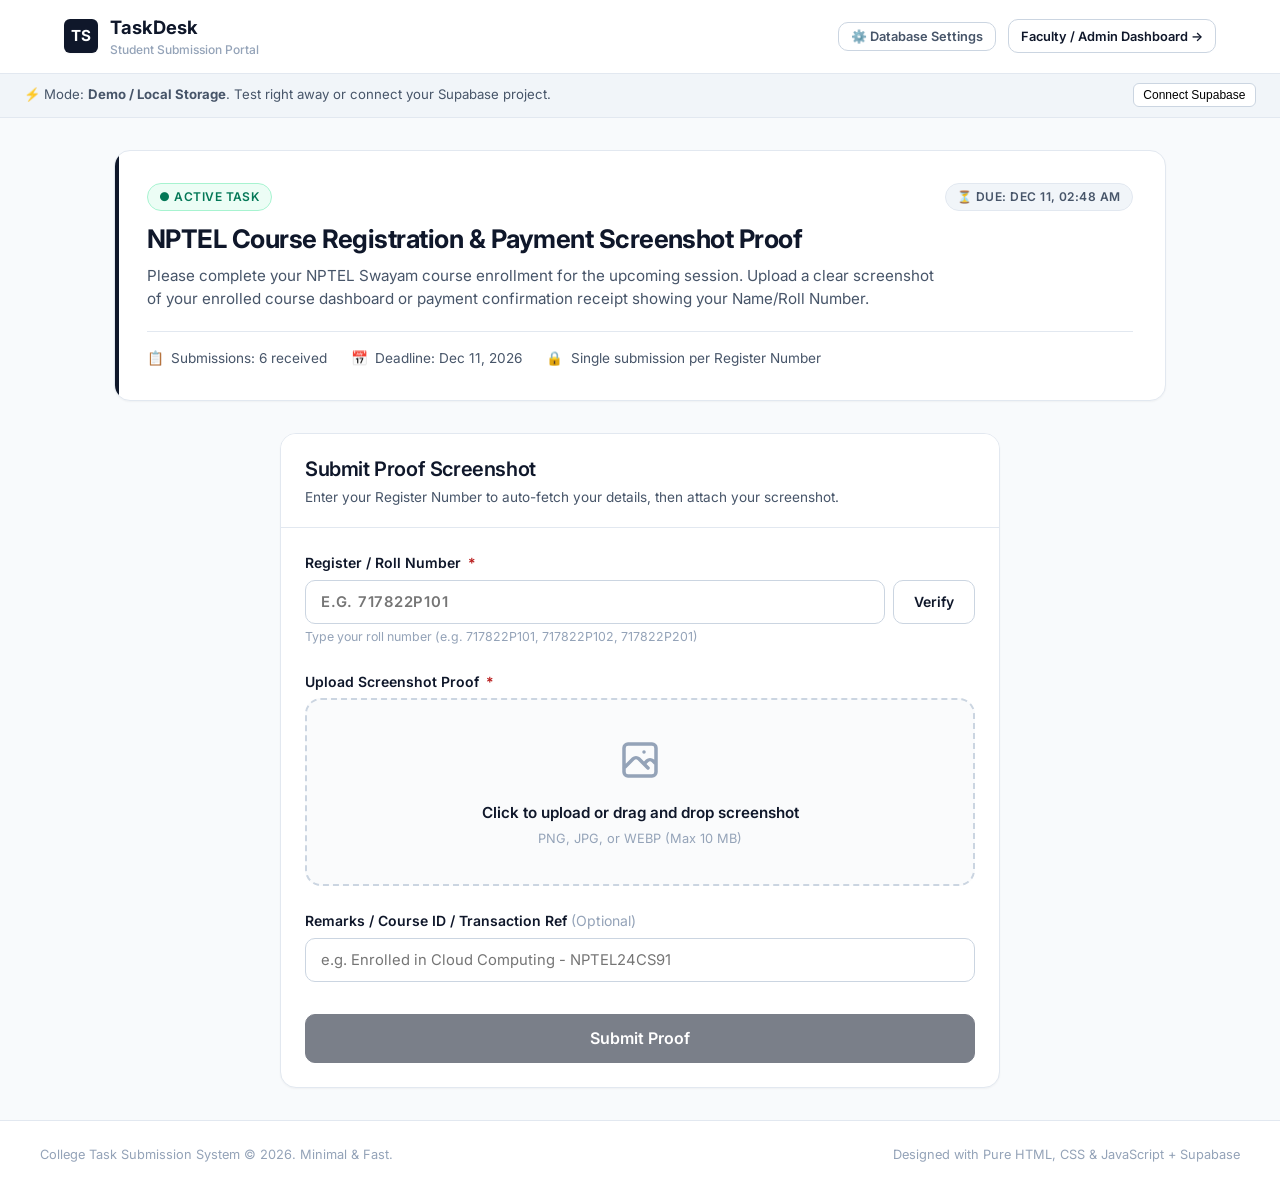
==== index.html @ 2677cfdf "feat: complete TaskDesk college submission dashboard with Supabase integration and white-grey UI" ====
<!DOCTYPE html>
<html lang="en">
<head>
  <meta charset="UTF-8">
  <meta name="viewport" content="width=device-width, initial-scale=1.0">
  <title>Task Submission Portal | College Academic Dashboard</title>
  <link rel="stylesheet" href="css/style.css">
  <link rel="preconnect" href="https://fonts.googleapis.com">
  <link rel="preconnect" href="https://fonts.gstatic.com" crossorigin>
  <link href="https://fonts.googleapis.com/css2?family=Inter:wght@400;500;600;700&display=swap" rel="stylesheet">
  <!-- Supabase JS Client CDN -->
  <script src="https://cdn.jsdelivr.net/npm/@supabase/supabase-js@2"></script>
</head>
<body>

  <!-- Top Navigation Bar -->
  <nav class="navbar">
    <div class="nav-container">
      <div class="brand">
        <div class="brand-icon">TS</div>
        <div class="brand-title">
          TaskDesk
          <span>Student Submission Portal</span>
        </div>
      </div>
      <div class="nav-actions">
        <button id="btnOpenConfig" class="btn btn-outline btn-sm" title="Configure Supabase Connection">
          ⚙️ Database Settings
        </button>
        <a href="admin.html" class="btn btn-secondary btn-sm">
          Faculty / Admin Dashboard &rarr;
        </a>
      </div>
    </div>
  </nav>

  <!-- Database Connection Banner -->
  <div id="connectionBanner" class="config-banner">
    <div id="connectionStatusText">
      <span>⚡ Mode: <strong>Demo / Local Storage</strong>. Ready to test out of the box!</span>
    </div>
    <button class="config-banner-btn" onclick="openConfigModal()">Connect Supabase</button>
  </div>

  <!-- Main Content Wrapper -->
  <main class="main-wrapper">

    <!-- Active Task Banner -->
    <section id="taskHeroSection" class="task-hero-card">
      <div class="task-meta-top">
        <span class="badge badge-live" id="taskStatusBadge">● Active Task</span>
        <span class="badge badge-pill" id="taskDeadlineBadge">⏳ Loading deadline...</span>
      </div>
      <h1 class="task-hero-title" id="taskTitle">Loading Assigned Task...</h1>
      <p class="task-hero-desc" id="taskDescription">
        Please wait while the active task instructions are fetched.
      </p>
      <div class="task-hero-meta">
        <div class="meta-item">
          <span>📋</span>
          <span id="taskSubmissionCount">Submissions: Fetching...</span>
        </div>
        <div class="meta-item">
          <span>📅</span>
          <span id="taskDueDate">Deadline: Fetching...</span>
        </div>
        <div class="meta-item">
          <span>🔒</span>
          <span>Single submission per Register Number</span>
        </div>
      </div>
    </section>

    <!-- Submission Form Card -->
    <section class="card form-container">
      <div class="card-header">
        <div>
          <h2 style="font-size: 1.25rem;">Submit Proof Screenshot</h2>
          <p style="font-size: 0.85rem; margin-top: 0.15rem;">Enter your Register Number to auto-fetch your details, then attach your screenshot.</p>
        </div>
      </div>

      <div class="card-body">
        <form id="submissionForm">
          
          <!-- Existing submission warning alert -->
          <div id="existingSubAlert" class="alert alert-warning" style="display: none;">
            <span>ℹ️</span>
            <div>
              <strong>Existing Submission Found!</strong>
              <div id="existingSubText">You previously submitted a proof for this task. Submitting again will update your existing screenshot.</div>
            </div>
          </div>

          <!-- Step 1: Register Number -->
          <div class="form-group">
            <label class="form-label" for="regNoInput">
              Register / Roll Number <span class="req">*</span>
            </label>
            <div class="input-with-action">
              <input 
                type="text" 
                id="regNoInput" 
                class="form-input" 
                placeholder="e.g. 717822P101" 
                autocomplete="off"
                required
                style="text-transform: uppercase; font-weight: 600; letter-spacing: 0.05em;"
              >
              <button type="button" id="btnVerifyRegNo" class="btn btn-secondary">
                Verify
              </button>
            </div>
            <div class="form-hint" id="regNoHint">
              Type your roll number (e.g. 717822P101, 717822P102, 717822P201)
            </div>
          </div>

          <!-- Auto-fetched Student Details Box -->
          <div id="studentVerifiedCard" class="student-verified-box" style="display: none;">
            <div style="display: flex; align-items: center; justify-content: space-between; margin-bottom: 0.75rem;">
              <span style="font-size: 0.8rem; font-weight: 700; color: var(--success-text); display: flex; align-items: center; gap: 0.35rem;">
                ✓ Student Profile Verified
              </span>
              <span id="studentDeptSecBadge" class="badge badge-pill">CSE - Section A</span>
            </div>
            <div class="student-verified-grid">
              <div class="verified-item">
                <span class="verified-label">Student Name</span>
                <span class="verified-value" id="verifiedName">-</span>
              </div>
              <div class="verified-item">
                <span class="verified-label">Department</span>
                <span class="verified-value" id="verifiedDept">-</span>
              </div>
              <div class="verified-item">
                <span class="verified-label">Section</span>
                <span class="verified-value" id="verifiedSection">-</span>
              </div>
              <div class="verified-item">
                <span class="verified-label">Email ID</span>
                <span class="verified-value" id="verifiedEmail">-</span>
              </div>
            </div>
          </div>

          <!-- Error Alert if Student not found -->
          <div id="studentNotFoundAlert" class="alert alert-danger" style="display: none; margin-top: 1rem;">
            <span>⚠️</span>
            <div>
              <strong>Register Number Not Found</strong>
              <div>This register number is not in the student master database. Please check for typos or contact your department admin to add you.</div>
            </div>
          </div>

          <!-- Step 2: Screenshot Upload Zone -->
          <div class="form-group" style="margin-top: 1.5rem;">
            <label class="form-label">
              Upload Screenshot Proof <span class="req">*</span>
            </label>
            
            <div class="dropzone" id="uploadDropzone">
              <input type="file" id="screenshotFileInput" accept="image/png, image/jpeg, image/jpg, image/webp">
              <svg class="dropzone-icon" fill="none" stroke="currentColor" viewBox="0 0 24 24">
                <path stroke-linecap="round" stroke-linejoin="round" stroke-width="1.75" d="M4 16l4.586-4.586a2 2 0 012.828 0L16 16m-2-2l1.586-1.586a2 2 0 012.828 0L20 14m-6-6h.01M6 20h12a2 2 0 002-2V6a2 2 0 00-2-2H6a2 2 0 00-2 2v12a2 2 0 002 2z"></path>
              </svg>
              <div class="dropzone-title">Click to upload or drag and drop screenshot</div>
              <div class="dropzone-sub">PNG, JPG, or WEBP (Max 10 MB)</div>
            </div>

            <!-- Uploaded Image Preview -->
            <div id="imagePreviewBox" class="image-preview-container" style="display: none;">
              <div class="preview-thumb-box">
                <img id="imagePreviewImg" class="preview-thumb" src="" alt="Proof Preview">
                <div class="preview-details">
                  <span id="previewFilename" class="preview-filename">screenshot.png</span>
                  <span id="previewFilesize" class="preview-filesize">240 KB</span>
                </div>
              </div>
              <button type="button" id="btnRemoveImage" class="btn btn-outline btn-sm">
                Remove / Change
              </button>
            </div>
          </div>

          <!-- Optional Notes -->
          <div class="form-group">
            <label class="form-label" for="notesInput">
              Remarks / Course ID / Transaction Ref <span style="font-weight: normal; color: var(--text-muted);">(Optional)</span>
            </label>
            <input 
              type="text" 
              id="notesInput" 
              class="form-input" 
              placeholder="e.g. Enrolled in Cloud Computing - NPTEL24CS91"
            >
          </div>

          <!-- Submit Button -->
          <div style="margin-top: 2rem;">
            <button type="submit" id="btnSubmitProof" class="btn btn-primary btn-lg" disabled>
              Submit Proof
            </button>
          </div>

        </form>
      </div>
    </section>

  </main>

  <!-- Success Confirmation Modal -->
  <div id="successModal" class="modal-overlay">
    <div class="modal-card">
      <div class="modal-header">
        <h3>🎉 Submission Received!</h3>
        <button class="modal-close-btn" onclick="closeSuccessModal()">&times;</button>
      </div>
      <div class="modal-body" style="text-align: center; padding: 2rem 1.5rem;">
        <div style="width: 56px; height: 56px; border-radius: 50%; background-color: var(--success-bg); color: var(--success-text); display: flex; align-items: center; justify-content: center; font-size: 1.75rem; margin: 0 auto 1.25rem;">
          ✓
        </div>
        <h3 style="font-size: 1.3rem; margin-bottom: 0.5rem;">Proof Uploaded Successfully</h3>
        <p style="font-size: 0.9rem; color: var(--text-secondary); margin-bottom: 1.5rem;">
          Your screenshot proof has been saved and registered in the system. The faculty dashboard has recorded your submission.
        </p>

        <div style="background-color: var(--bg-subtle); border: 1px solid var(--border-light); border-radius: var(--radius-md); padding: 1rem; text-align: left; font-size: 0.85rem; margin-bottom: 1.5rem;">
          <div style="display: flex; justify-content: space-between; margin-bottom: 0.4rem;">
            <span style="color: var(--text-muted);">Register No:</span>
            <strong id="receiptRegNo" style="color: var(--text-primary);">-</strong>
          </div>
          <div style="display: flex; justify-content: space-between; margin-bottom: 0.4rem;">
            <span style="color: var(--text-muted);">Student Name:</span>
            <strong id="receiptStudentName" style="color: var(--text-primary);">-</strong>
          </div>
          <div style="display: flex; justify-content: space-between; margin-bottom: 0.4rem;">
            <span style="color: var(--text-muted);">Class Section:</span>
            <strong id="receiptSection" style="color: var(--text-primary);">-</strong>
          </div>
          <div style="display: flex; justify-content: space-between;">
            <span style="color: var(--text-muted);">Timestamp:</span>
            <strong id="receiptTimestamp" style="color: var(--text-primary);">-</strong>
          </div>
        </div>

        <button type="button" class="btn btn-primary" style="width: 100%;" onclick="closeSuccessModal()">
          Done / Close
        </button>
      </div>
    </div>
  </div>

  <!-- Supabase Settings Modal -->
  <div id="configModal" class="modal-overlay">
    <div class="modal-card">
      <div class="modal-header">
        <h3>⚙️ Supabase Cloud Configuration</h3>
        <button class="modal-close-btn" onclick="closeConfigModal()">&times;</button>
      </div>
      <div class="modal-body">
        <p style="font-size: 0.85rem; color: var(--text-secondary); margin-bottom: 1rem;">
          Enter your Supabase Project URL and Anon Public Key below to connect this dashboard directly to your live cloud database and storage bucket.
        </p>
        <div class="form-group">
          <label class="form-label" for="cfgUrl">Supabase Project URL</label>
          <input type="text" id="cfgUrl" class="form-input" placeholder="https://xyzcompany.supabase.co">
        </div>
        <div class="form-group">
          <label class="form-label" for="cfgKey">Supabase Anon Key</label>
          <input type="password" id="cfgKey" class="form-input" placeholder="eyJhbGciOiJIUzI1NiIsInR5cCI6IkpXVCJ9...">
        </div>
        <div style="display: flex; gap: 0.5rem; justify-content: flex-end; margin-top: 1.5rem;">
          <button type="button" class="btn btn-outline" onclick="resetToDemoMode()">Reset to Demo Mode</button>
          <button type="button" class="btn btn-primary" onclick="saveSupabaseConfig()">Save & Connect</button>
        </div>
      </div>
    </div>
  </div>

  <!-- Footer -->
  <footer class="footer">
    <div style="max-width: 1200px; margin: 0 auto; display: flex; align-items: center; justify-content: space-between; flex-wrap: wrap; gap: 1rem;">
      <div>College Task Submission System &copy; 2026. Minimal & Fast.</div>
      <div>Designed with Pure HTML, CSS & JavaScript + Supabase</div>
    </div>
  </footer>

  <!-- Scripts -->
  <script src="js/mock-data.js"></script>
  <script src="js/supabase-config.js"></script>
  <script src="js/student-app.js"></script>
</body>
</html>
---- css/style.css ----
/* ===================================================================
   COLLEGE TASK SUBMISSION DASHBOARD - MODERN WHITE & GREY THEME
   Clean, Professional, Minimalist UI Design System
   =================================================================== */

:root {
  /* Color Palette - White & Grey Family */
  --bg-main: #f8fafc;
  --bg-surface: #ffffff;
  --bg-subtle: #f1f5f9;
  --bg-hover: #e2e8f0;
  
  --border-light: #e2e8f0;
  --border-medium: #cbd5e1;
  --border-focus: #0f172a;

  --text-primary: #0f172a;
  --text-secondary: #475569;
  --text-muted: #94a3b8;
  --text-white: #ffffff;

  --primary: #0f172a;
  --primary-hover: #1e293b;
  --primary-light: #f1f5f9;

  /* Accent status colors (Soft & Professional) */
  --success-bg: #ecfdf5;
  --success-text: #047857;
  --success-border: #a7f3d0;

  --warning-bg: #fffbeb;
  --warning-text: #b45309;
  --warning-border: #fde68a;

  --danger-bg: #fef2f2;
  --danger-text: #b91c1c;
  --danger-border: #fecaca;

  --badge-bg: #f1f5f9;
  --badge-text: #334155;

  /* Layout & Shadows */
  --radius-sm: 6px;
  --radius-md: 10px;
  --radius-lg: 16px;
  --radius-full: 9999px;

  --shadow-sm: 0 1px 2px 0 rgba(0, 0, 0, 0.04);
  --shadow-md: 0 4px 6px -1px rgba(0, 0, 0, 0.05), 0 2px 4px -2px rgba(0, 0, 0, 0.04);
  --shadow-lg: 0 10px 15px -3px rgba(0, 0, 0, 0.05), 0 4px 6px -4px rgba(0, 0, 0, 0.03);
  --shadow-xl: 0 20px 25px -5px rgba(0, 0, 0, 0.07), 0 8px 10px -6px rgba(0, 0, 0, 0.03);

  --font-sans: 'Inter', -apple-system, BlinkMacSystemFont, 'Segoe UI', Roboto, Helvetica, Arial, sans-serif;
  --transition: all 0.2s cubic-bezier(0.16, 1, 0.3, 1);
}

/* Base Styles */
* {
  box-sizing: border-box;
  margin: 0;
  padding: 0;
}

body {
  font-family: var(--font-sans);
  background-color: var(--bg-main);
  color: var(--text-primary);
  line-height: 1.5;
  -webkit-font-smoothing: antialiased;
  min-height: 100vh;
  display: flex;
  flex-direction: column;
}

/* Typography */
h1, h2, h3, h4, h5, h6 {
  color: var(--text-primary);
  font-weight: 600;
  letter-spacing: -0.02em;
}

p {
  color: var(--text-secondary);
}

a {
  color: inherit;
  text-decoration: none;
}

/* Navigation Bar */
.navbar {
  background-color: var(--bg-surface);
  border-bottom: 1px solid var(--border-light);
  position: sticky;
  top: 0;
  z-index: 40;
}

.nav-container {
  max-width: 1200px;
  margin: 0 auto;
  padding: 0.85rem 1.5rem;
  display: flex;
  align-items: center;
  justify-content: space-between;
}

.brand {
  display: flex;
  align-items: center;
  gap: 0.75rem;
  font-weight: 700;
  font-size: 1.15rem;
  color: var(--text-primary);
}

.brand-icon {
  width: 34px;
  height: 34px;
  border-radius: var(--radius-sm);
  background-color: var(--primary);
  color: var(--text-white);
  display: flex;
  align-items: center;
  justify-content: center;
  font-weight: 700;
  font-size: 0.95rem;
  box-shadow: var(--shadow-sm);
}

.brand-title {
  display: flex;
  flex-direction: column;
}

.brand-title span {
  font-size: 0.75rem;
  font-weight: 500;
  color: var(--text-muted);
}

.nav-actions {
  display: flex;
  align-items: center;
  gap: 0.75rem;
}

/* System Banner / Status Toast */
.config-banner {
  background-color: #f1f5f9;
  border-bottom: 1px solid var(--border-light);
  padding: 0.6rem 1.5rem;
  font-size: 0.825rem;
  color: var(--text-secondary);
  display: flex;
  align-items: center;
  justify-content: space-between;
  gap: 1rem;
}

.config-banner.active-live {
  background-color: #f0fdf4;
  color: #166534;
  border-color: #bbf7d0;
}

.config-banner-btn {
  font-size: 0.75rem;
  padding: 0.25rem 0.6rem;
  border-radius: var(--radius-sm);
  background: white;
  border: 1px solid var(--border-medium);
  cursor: pointer;
  font-weight: 500;
}

/* Main Container */
.main-wrapper {
  flex: 1;
  max-width: 1100px;
  width: 100%;
  margin: 0 auto;
  padding: 2rem 1.5rem;
}

/* Card Styles */
.card {
  background-color: var(--bg-surface);
  border: 1px solid var(--border-light);
  border-radius: var(--radius-lg);
  box-shadow: var(--shadow-sm);
  overflow: hidden;
  transition: var(--transition);
}

.card:hover {
  box-shadow: var(--shadow-md);
}

.card-header {
  padding: 1.25rem 1.5rem;
  border-bottom: 1px solid var(--border-light);
  background-color: #ffffff;
  display: flex;
  align-items: center;
  justify-content: space-between;
}

.card-body {
  padding: 1.5rem;
}

.card-footer {
  padding: 1rem 1.5rem;
  background-color: var(--bg-subtle);
  border-top: 1px solid var(--border-light);
}

/* Active Task Banner on Student Portal */
.task-hero-card {
  background: #ffffff;
  border: 1px solid var(--border-light);
  border-radius: var(--radius-lg);
  padding: 2rem;
  margin-bottom: 2rem;
  box-shadow: var(--shadow-sm);
  position: relative;
  overflow: hidden;
}

.task-hero-card::before {
  content: '';
  position: absolute;
  top: 0;
  left: 0;
  width: 4px;
  height: 100%;
  background-color: var(--primary);
}

.task-meta-top {
  display: flex;
  align-items: center;
  justify-content: space-between;
  margin-bottom: 0.75rem;
  flex-wrap: wrap;
  gap: 0.5rem;
}

.badge {
  display: inline-flex;
  align-items: center;
  gap: 0.35rem;
  padding: 0.25rem 0.7rem;
  border-radius: var(--radius-full);
  font-size: 0.75rem;
  font-weight: 600;
  text-transform: uppercase;
  letter-spacing: 0.04em;
}

.badge-live {
  background-color: #ecfdf5;
  color: #047857;
  border: 1px solid #a7f3d0;
}

.badge-closed {
  background-color: #f1f5f9;
  color: #64748b;
  border: 1px solid #cbd5e1;
}

.badge-pill {
  background-color: var(--bg-subtle);
  color: var(--text-secondary);
  border: 1px solid var(--border-light);
}

.task-hero-title {
  font-size: 1.6rem;
  font-weight: 700;
  color: var(--text-primary);
  margin-bottom: 0.65rem;
  line-height: 1.25;
}

.task-hero-desc {
  font-size: 0.95rem;
  color: var(--text-secondary);
  margin-bottom: 1.25rem;
  max-width: 800px;
}

.task-hero-meta {
  display: flex;
  align-items: center;
  gap: 1.5rem;
  font-size: 0.85rem;
  color: var(--text-secondary);
  border-top: 1px solid var(--border-light);
  padding-top: 1rem;
  flex-wrap: wrap;
}

.meta-item {
  display: flex;
  align-items: center;
  gap: 0.45rem;
}

/* Submission Form Styles */
.form-container {
  max-width: 720px;
  margin: 0 auto;
}

.form-group {
  margin-bottom: 1.5rem;
}

.form-row {
  display: grid;
  grid-template-columns: repeat(auto-fit, minmax(200px, 1fr));
  gap: 1rem;
}

.form-label {
  display: block;
  font-size: 0.875rem;
  font-weight: 600;
  color: var(--text-primary);
  margin-bottom: 0.4rem;
}

.form-label span.req {
  color: var(--danger-text);
  margin-left: 0.2rem;
}

.form-hint {
  font-size: 0.775rem;
  color: var(--text-muted);
  margin-top: 0.3rem;
}

.form-input {
  width: 100%;
  padding: 0.75rem 0.95rem;
  font-size: 0.925rem;
  font-family: inherit;
  color: var(--text-primary);
  background-color: #ffffff;
  border: 1px solid var(--border-medium);
  border-radius: var(--radius-md);
  outline: none;
  transition: var(--transition);
}

.form-input:focus {
  border-color: var(--border-focus);
  box-shadow: 0 0 0 3px rgba(15, 23, 42, 0.08);
}

.form-input:disabled, .form-input[readonly] {
  background-color: #f8fafc;
  color: #475569;
  border-color: var(--border-light);
  cursor: not-allowed;
}

.input-with-action {
  display: flex;
  gap: 0.5rem;
}

/* Auto-fetch Status Indicator */
.student-verified-box {
  background-color: #f8fafc;
  border: 1px solid var(--border-light);
  border-radius: var(--radius-md);
  padding: 1.25rem;
  margin-top: 0.75rem;
  animation: fadeIn 0.25s ease-in-out;
}

.student-verified-grid {
  display: grid;
  grid-template-columns: repeat(auto-fit, minmax(140px, 1fr));
  gap: 1rem;
}

.verified-item {
  display: flex;
  flex-direction: column;
}

.verified-label {
  font-size: 0.725rem;
  font-weight: 600;
  text-transform: uppercase;
  color: var(--text-muted);
  letter-spacing: 0.04em;
}

.verified-value {
  font-size: 0.95rem;
  font-weight: 600;
  color: var(--text-primary);
  margin-top: 0.15rem;
}

/* Upload Dropzone */
.dropzone {
  border: 2px dashed var(--border-medium);
  border-radius: var(--radius-lg);
  padding: 2.25rem 1.5rem;
  text-align: center;
  background-color: #fafbfc;
  cursor: pointer;
  transition: var(--transition);
  position: relative;
}

.dropzone:hover, .dropzone.dragover {
  border-color: var(--primary);
  background-color: #f1f5f9;
}

.dropzone-icon {
  width: 48px;
  height: 48px;
  margin: 0 auto 0.75rem;
  color: var(--text-muted);
}

.dropzone-title {
  font-weight: 600;
  font-size: 0.95rem;
  color: var(--text-primary);
  margin-bottom: 0.25rem;
}

.dropzone-sub {
  font-size: 0.8rem;
  color: var(--text-muted);
}

.dropzone input[type="file"] {
  position: absolute;
  top: 0;
  left: 0;
  width: 100%;
  height: 100%;
  opacity: 0;
  cursor: pointer;
}

/* Preview Box */
.image-preview-container {
  margin-top: 1rem;
  background-color: #f8fafc;
  border: 1px solid var(--border-light);
  border-radius: var(--radius-md);
  padding: 1rem;
  display: flex;
  align-items: center;
  justify-content: space-between;
  gap: 1rem;
}

.preview-thumb-box {
  display: flex;
  align-items: center;
  gap: 1rem;
}

.preview-thumb {
  width: 60px;
  height: 60px;
  object-fit: cover;
  border-radius: var(--radius-sm);
  border: 1px solid var(--border-medium);
  background: white;
}

.preview-details {
  display: flex;
  flex-direction: column;
}

.preview-filename {
  font-size: 0.875rem;
  font-weight: 600;
  color: var(--text-primary);
  word-break: break-all;
}

.preview-filesize {
  font-size: 0.75rem;
  color: var(--text-muted);
}

/* Buttons */
.btn {
  display: inline-flex;
  align-items: center;
  justify-content: center;
  gap: 0.45rem;
  padding: 0.65rem 1.25rem;
  font-size: 0.875rem;
  font-weight: 600;
  font-family: inherit;
  border-radius: var(--radius-md);
  border: 1px solid transparent;
  cursor: pointer;
  transition: var(--transition);
  text-decoration: none;
  white-space: nowrap;
}

.btn-primary {
  background-color: var(--primary);
  color: var(--text-white);
  border-color: var(--primary);
}

.btn-primary:hover {
  background-color: var(--primary-hover);
}

.btn-secondary {
  background-color: #ffffff;
  color: var(--text-primary);
  border-color: var(--border-medium);
}

.btn-secondary:hover {
  background-color: var(--bg-subtle);
  border-color: var(--border-medium);
}

.btn-outline {
  background-color: transparent;
  color: var(--text-secondary);
  border-color: var(--border-medium);
}

.btn-outline:hover {
  background-color: var(--bg-subtle);
  color: var(--text-primary);
}

.btn-danger {
  background-color: var(--danger-bg);
  color: var(--danger-text);
  border-color: var(--danger-border);
}

.btn-danger:hover {
  background-color: #fee2e2;
}

.btn-sm {
  padding: 0.4rem 0.75rem;
  font-size: 0.8rem;
}

.btn-lg {
  padding: 0.85rem 1.75rem;
  font-size: 1rem;
  width: 100%;
}

.btn:disabled {
  opacity: 0.55;
  cursor: not-allowed;
}

/* Alert Boxes */
.alert {
  padding: 0.85rem 1.15rem;
  border-radius: var(--radius-md);
  font-size: 0.85rem;
  display: flex;
  align-items: flex-start;
  gap: 0.65rem;
  margin-bottom: 1.25rem;
}

.alert-success {
  background-color: var(--success-bg);
  color: var(--success-text);
  border: 1px solid var(--success-border);
}

.alert-warning {
  background-color: var(--warning-bg);
  color: var(--warning-text);
  border: 1px solid var(--warning-border);
}

.alert-danger {
  background-color: var(--danger-bg);
  color: var(--danger-text);
  border: 1px solid var(--danger-border);
}

.alert-info {
  background-color: #f0f9ff;
  color: #0369a1;
  border: 1px solid #bae6fd;
}

/* Modal Windows */
.modal-overlay {
  position: fixed;
  top: 0;
  left: 0;
  width: 100%;
  height: 100%;
  background-color: rgba(15, 23, 42, 0.45);
  backdrop-filter: blur(4px);
  z-index: 100;
  display: flex;
  align-items: center;
  justify-content: center;
  padding: 1.5rem;
  opacity: 0;
  visibility: hidden;
  transition: var(--transition);
}

.modal-overlay.active {
  opacity: 1;
  visibility: visible;
}

.modal-card {
  background: white;
  border-radius: var(--radius-lg);
  max-width: 540px;
  width: 100%;
  box-shadow: var(--shadow-xl);
  overflow: hidden;
  transform: translateY(12px) scale(0.98);
  transition: var(--transition);
}

.modal-overlay.active .modal-card {
  transform: translateY(0) scale(1);
}

.modal-card-lg {
  max-width: 820px;
}

.modal-header {
  padding: 1.25rem 1.5rem;
  border-bottom: 1px solid var(--border-light);
  display: flex;
  align-items: center;
  justify-content: space-between;
}

.modal-header h3 {
  font-size: 1.15rem;
}

.modal-close-btn {
  background: none;
  border: none;
  font-size: 1.4rem;
  line-height: 1;
  color: var(--text-muted);
  cursor: pointer;
}

.modal-close-btn:hover {
  color: var(--text-primary);
}

.modal-body {
  padding: 1.5rem;
  max-height: 80vh;
  overflow-y: auto;
}

/* Footer */
.footer {
  margin-top: auto;
  border-top: 1px solid var(--border-light);
  background-color: var(--bg-surface);
  padding: 1.5rem;
  text-align: center;
  font-size: 0.8rem;
  color: var(--text-muted);
}

/* Animations */
@keyframes fadeIn {
  from { opacity: 0; transform: translateY(4px); }
  to { opacity: 1; transform: translateY(0); }
}

/* Responsive */
@media (max-width: 640px) {
  .nav-container {
    padding: 0.75rem 1rem;
  }
  
  .task-hero-card {
    padding: 1.25rem;
  }

  .task-hero-title {
    font-size: 1.3rem;
  }

  .main-wrapper {
    padding: 1.25rem 1rem;
  }
}
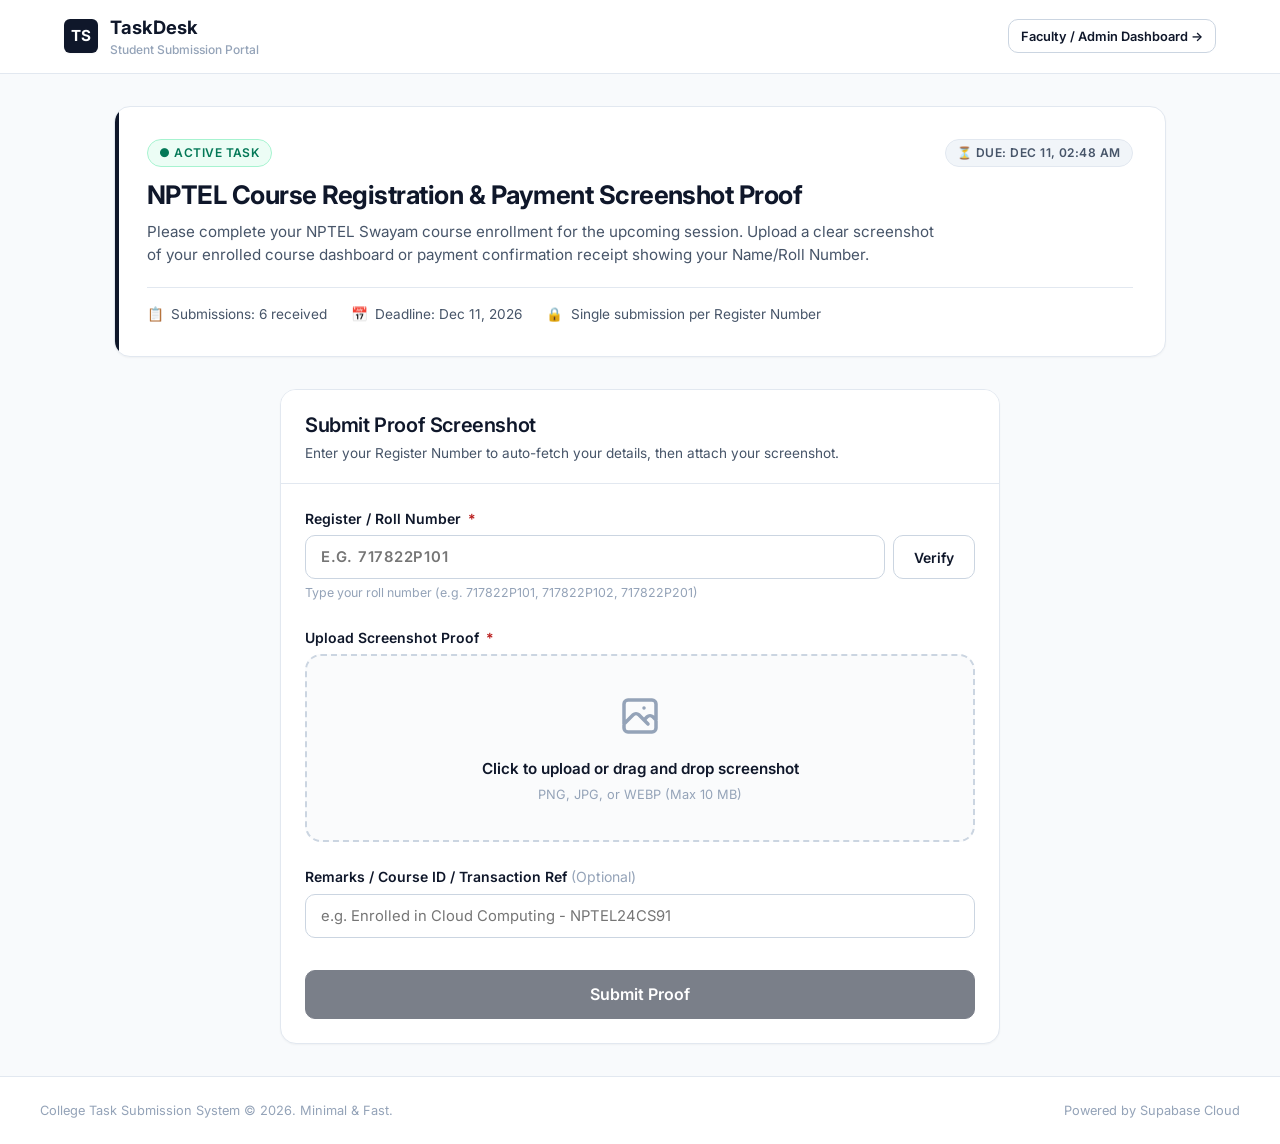
==== commit e8e34d4b: "feat: link live Supabase credentials and remove setup UI for production readiness" ====
--- a/index.html
+++ b/index.html
@@ -24,23 +24,12 @@
         </div>
       </div>
       <div class="nav-actions">
-        <button id="btnOpenConfig" class="btn btn-outline btn-sm" title="Configure Supabase Connection">
-          ⚙️ Database Settings
-        </button>
         <a href="admin.html" class="btn btn-secondary btn-sm">
           Faculty / Admin Dashboard &rarr;
         </a>
       </div>
     </div>
   </nav>
-
-  <!-- Database Connection Banner -->
-  <div id="connectionBanner" class="config-banner">
-    <div id="connectionStatusText">
-      <span>⚡ Mode: <strong>Demo / Local Storage</strong>. Ready to test out of the box!</span>
-    </div>
-    <button class="config-banner-btn" onclick="openConfigModal()">Connect Supabase</button>
-  </div>
 
   <!-- Main Content Wrapper -->
   <main class="main-wrapper">
@@ -251,38 +240,11 @@
     </div>
   </div>
 
-  <!-- Supabase Settings Modal -->
-  <div id="configModal" class="modal-overlay">
-    <div class="modal-card">
-      <div class="modal-header">
-        <h3>⚙️ Supabase Cloud Configuration</h3>
-        <button class="modal-close-btn" onclick="closeConfigModal()">&times;</button>
-      </div>
-      <div class="modal-body">
-        <p style="font-size: 0.85rem; color: var(--text-secondary); margin-bottom: 1rem;">
-          Enter your Supabase Project URL and Anon Public Key below to connect this dashboard directly to your live cloud database and storage bucket.
-        </p>
-        <div class="form-group">
-          <label class="form-label" for="cfgUrl">Supabase Project URL</label>
-          <input type="text" id="cfgUrl" class="form-input" placeholder="https://xyzcompany.supabase.co">
-        </div>
-        <div class="form-group">
-          <label class="form-label" for="cfgKey">Supabase Anon Key</label>
-          <input type="password" id="cfgKey" class="form-input" placeholder="eyJhbGciOiJIUzI1NiIsInR5cCI6IkpXVCJ9...">
-        </div>
-        <div style="display: flex; gap: 0.5rem; justify-content: flex-end; margin-top: 1.5rem;">
-          <button type="button" class="btn btn-outline" onclick="resetToDemoMode()">Reset to Demo Mode</button>
-          <button type="button" class="btn btn-primary" onclick="saveSupabaseConfig()">Save & Connect</button>
-        </div>
-      </div>
-    </div>
-  </div>
-
   <!-- Footer -->
   <footer class="footer">
     <div style="max-width: 1200px; margin: 0 auto; display: flex; align-items: center; justify-content: space-between; flex-wrap: wrap; gap: 1rem;">
       <div>College Task Submission System &copy; 2026. Minimal & Fast.</div>
-      <div>Designed with Pure HTML, CSS & JavaScript + Supabase</div>
+      <div>Powered by Supabase Cloud</div>
     </div>
   </footer>
 
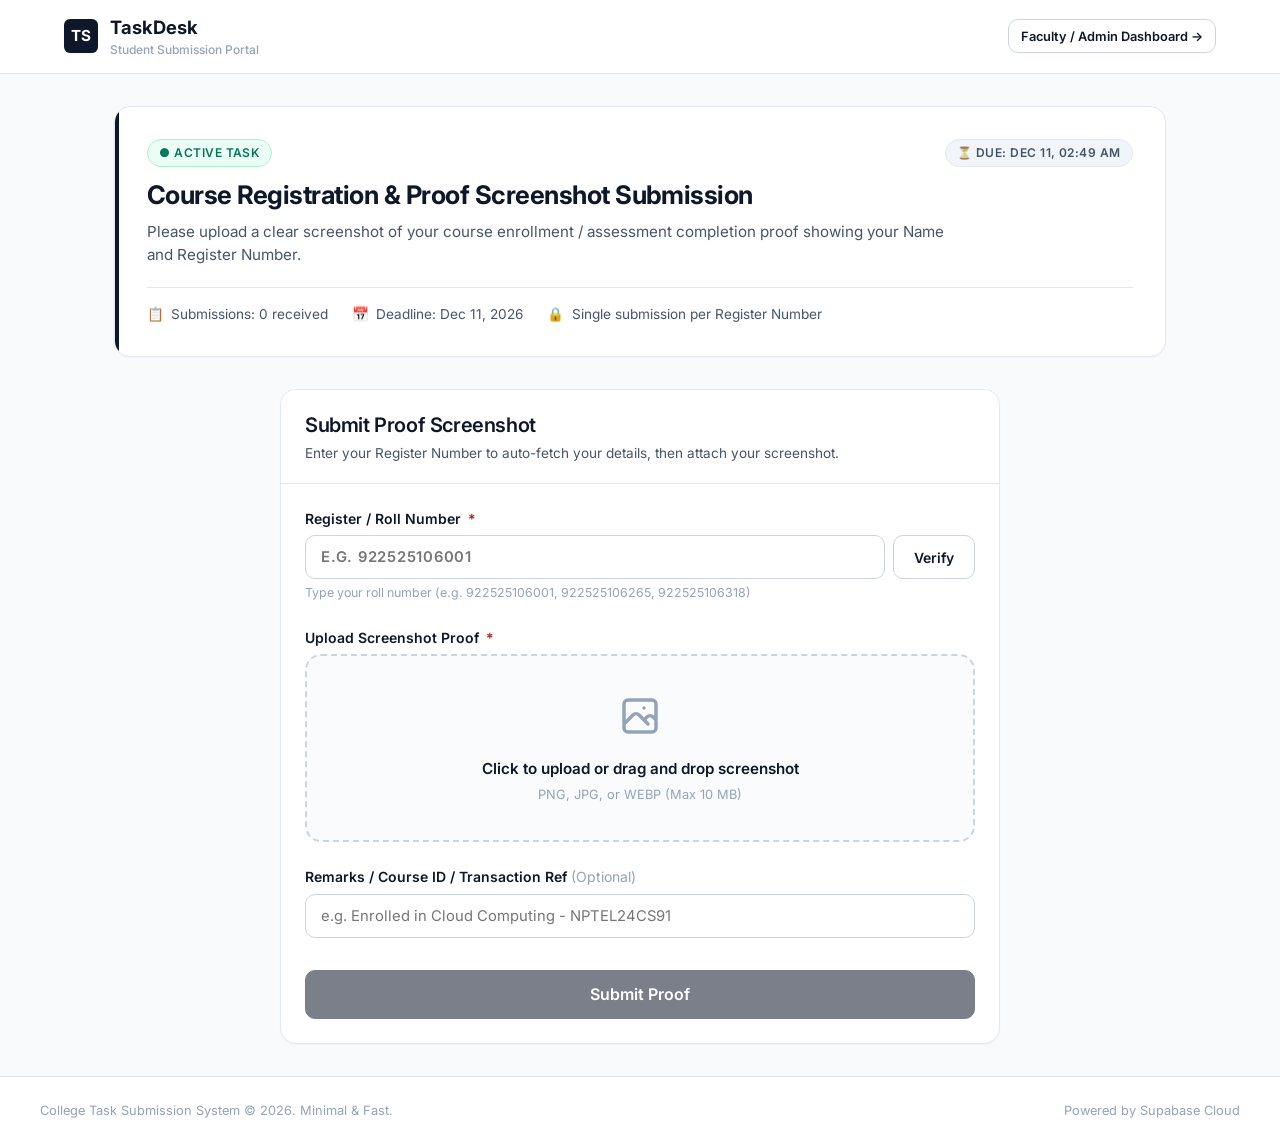
==== commit d6ba5cf3: "fix: switch to direct REST calls for Supabase, bust browser script cache, update roll number placeho" ====
--- a/index.html
+++ b/index.html
@@ -91,7 +91,7 @@
                 type="text" 
                 id="regNoInput" 
                 class="form-input" 
-                placeholder="e.g. 717822P101" 
+                placeholder="e.g. 922525106001" 
                 autocomplete="off"
                 required
                 style="text-transform: uppercase; font-weight: 600; letter-spacing: 0.05em;"
@@ -101,7 +101,7 @@
               </button>
             </div>
             <div class="form-hint" id="regNoHint">
-              Type your roll number (e.g. 717822P101, 717822P102, 717822P201)
+              Type your roll number (e.g. 922525106001, 922525106265, 922525106318)
             </div>
           </div>
 
@@ -249,8 +249,8 @@
   </footer>
 
   <!-- Scripts -->
-  <script src="js/mock-data.js"></script>
-  <script src="js/supabase-config.js"></script>
-  <script src="js/student-app.js"></script>
+  <script src="js/mock-data.js?v=3.0"></script>
+  <script src="js/supabase-config.js?v=3.0"></script>
+  <script src="js/student-app.js?v=3.0"></script>
 </body>
 </html>
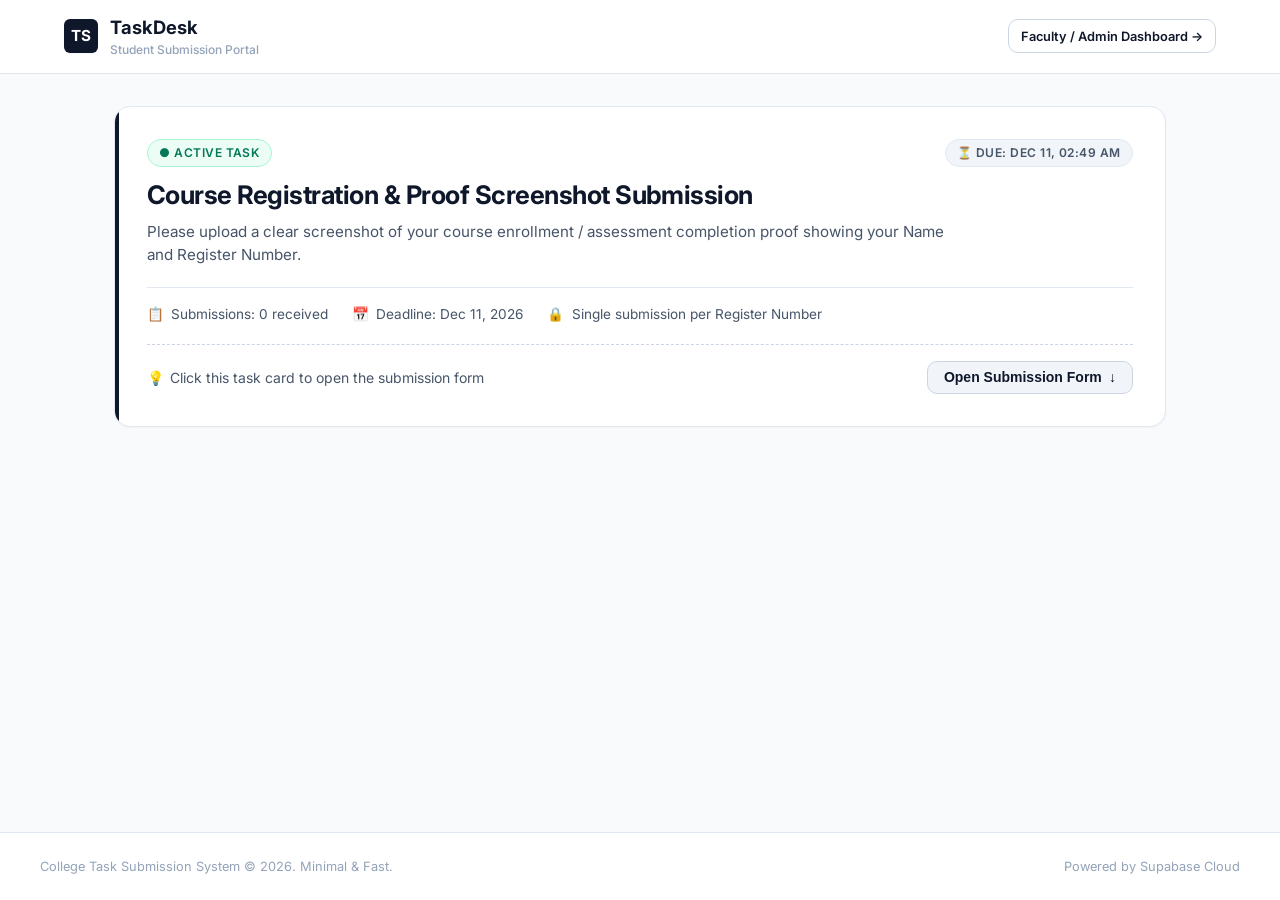
==== commit 51005901: "feat: click active task to reveal submission form with smooth animation" ====
--- a/index.html
+++ b/index.html
@@ -34,8 +34,8 @@
   <!-- Main Content Wrapper -->
   <main class="main-wrapper">
 
-    <!-- Active Task Banner -->
-    <section id="taskHeroSection" class="task-hero-card">
+    <!-- Active Task Banner (Clickable to reveal submission form) -->
+    <section id="taskHeroSection" class="task-hero-card clickable-task" role="button" tabindex="0" aria-expanded="false" title="Click to open submission form">
       <div class="task-meta-top">
         <span class="badge badge-live" id="taskStatusBadge">● Active Task</span>
         <span class="badge badge-pill" id="taskDeadlineBadge">⏳ Loading deadline...</span>
@@ -58,15 +58,28 @@
           <span>Single submission per Register Number</span>
         </div>
       </div>
+      
+      <!-- Interactive Click CTA Prompt -->
+      <div class="task-click-prompt">
+        <span style="font-size: 0.875rem; color: var(--text-secondary); display: flex; align-items: center; gap: 0.4rem;">
+          <span>💡</span> Click this task card to open the submission form
+        </span>
+        <button type="button" id="btnToggleForm" class="task-click-btn">
+          <span>Open Submission Form</span> &darr;
+        </button>
+      </div>
     </section>
 
-    <!-- Submission Form Card -->
-    <section class="card form-container">
+    <!-- Submission Form Card (Collapsed by default, opens on task click) -->
+    <section id="submissionFormSection" class="card form-container form-collapsed">
       <div class="card-header">
         <div>
           <h2 style="font-size: 1.25rem;">Submit Proof Screenshot</h2>
           <p style="font-size: 0.85rem; margin-top: 0.15rem;">Enter your Register Number to auto-fetch your details, then attach your screenshot.</p>
         </div>
+        <button type="button" id="btnCloseForm" class="btn btn-outline btn-sm" title="Close submission form">
+          ✕ Close Form
+        </button>
       </div>
 
       <div class="card-body">
@@ -249,8 +262,8 @@
   </footer>
 
   <!-- Scripts -->
-  <script src="js/mock-data.js?v=3.0"></script>
-  <script src="js/supabase-config.js?v=3.0"></script>
-  <script src="js/student-app.js?v=3.0"></script>
+  <script src="js/mock-data.js?v=6.0"></script>
+  <script src="js/supabase-config.js?v=6.0"></script>
+  <script src="js/student-app.js?v=6.0"></script>
 </body>
 </html>
--- a/css/style.css
+++ b/css/style.css
@@ -310,10 +310,86 @@
   gap: 0.45rem;
 }
 
+/* Clickable Interactive Task Hero Card */
+.task-hero-card.clickable-task {
+  cursor: pointer;
+  transition: var(--transition);
+  user-select: none;
+}
+
+.task-hero-card.clickable-task:hover {
+  border-color: var(--primary);
+  box-shadow: var(--shadow-md);
+  transform: translateY(-2px);
+}
+
+.task-hero-card.task-expanded {
+  border-color: var(--primary);
+  box-shadow: var(--shadow-md);
+}
+
+.task-click-prompt {
+  display: flex;
+  align-items: center;
+  justify-content: space-between;
+  margin-top: 1.25rem;
+  padding-top: 1rem;
+  border-top: 1px dashed var(--border-medium);
+  flex-wrap: wrap;
+  gap: 0.75rem;
+}
+
+.task-click-btn {
+  display: inline-flex;
+  align-items: center;
+  gap: 0.45rem;
+  font-weight: 600;
+  font-size: 0.875rem;
+  color: var(--primary);
+  background: var(--bg-subtle);
+  padding: 0.45rem 1rem;
+  border-radius: var(--radius-md);
+  border: 1px solid var(--border-medium);
+  transition: var(--transition);
+  cursor: pointer;
+}
+
+.task-hero-card.clickable-task:hover .task-click-btn {
+  background: var(--primary);
+  color: var(--text-white);
+  border-color: var(--primary);
+}
+
+.task-hero-card.task-expanded .task-click-btn {
+  background: var(--primary);
+  color: var(--text-white);
+  border-color: var(--primary);
+}
+
 /* Submission Form Styles */
 .form-container {
   max-width: 720px;
   margin: 0 auto;
+}
+
+.form-container.form-collapsed {
+  display: none;
+}
+
+.form-container.form-expanded {
+  display: block;
+  animation: slideDownFade 0.3s cubic-bezier(0.16, 1, 0.3, 1) forwards;
+}
+
+@keyframes slideDownFade {
+  from {
+    opacity: 0;
+    transform: translateY(-12px);
+  }
+  to {
+    opacity: 1;
+    transform: translateY(0);
+  }
 }
 
 .form-group {
@@ -629,12 +705,14 @@
   padding: 1.5rem;
   opacity: 0;
   visibility: hidden;
+  pointer-events: none;
   transition: var(--transition);
 }
 
 .modal-overlay.active {
   opacity: 1;
   visibility: visible;
+  pointer-events: auto;
 }
 
 .modal-card {
